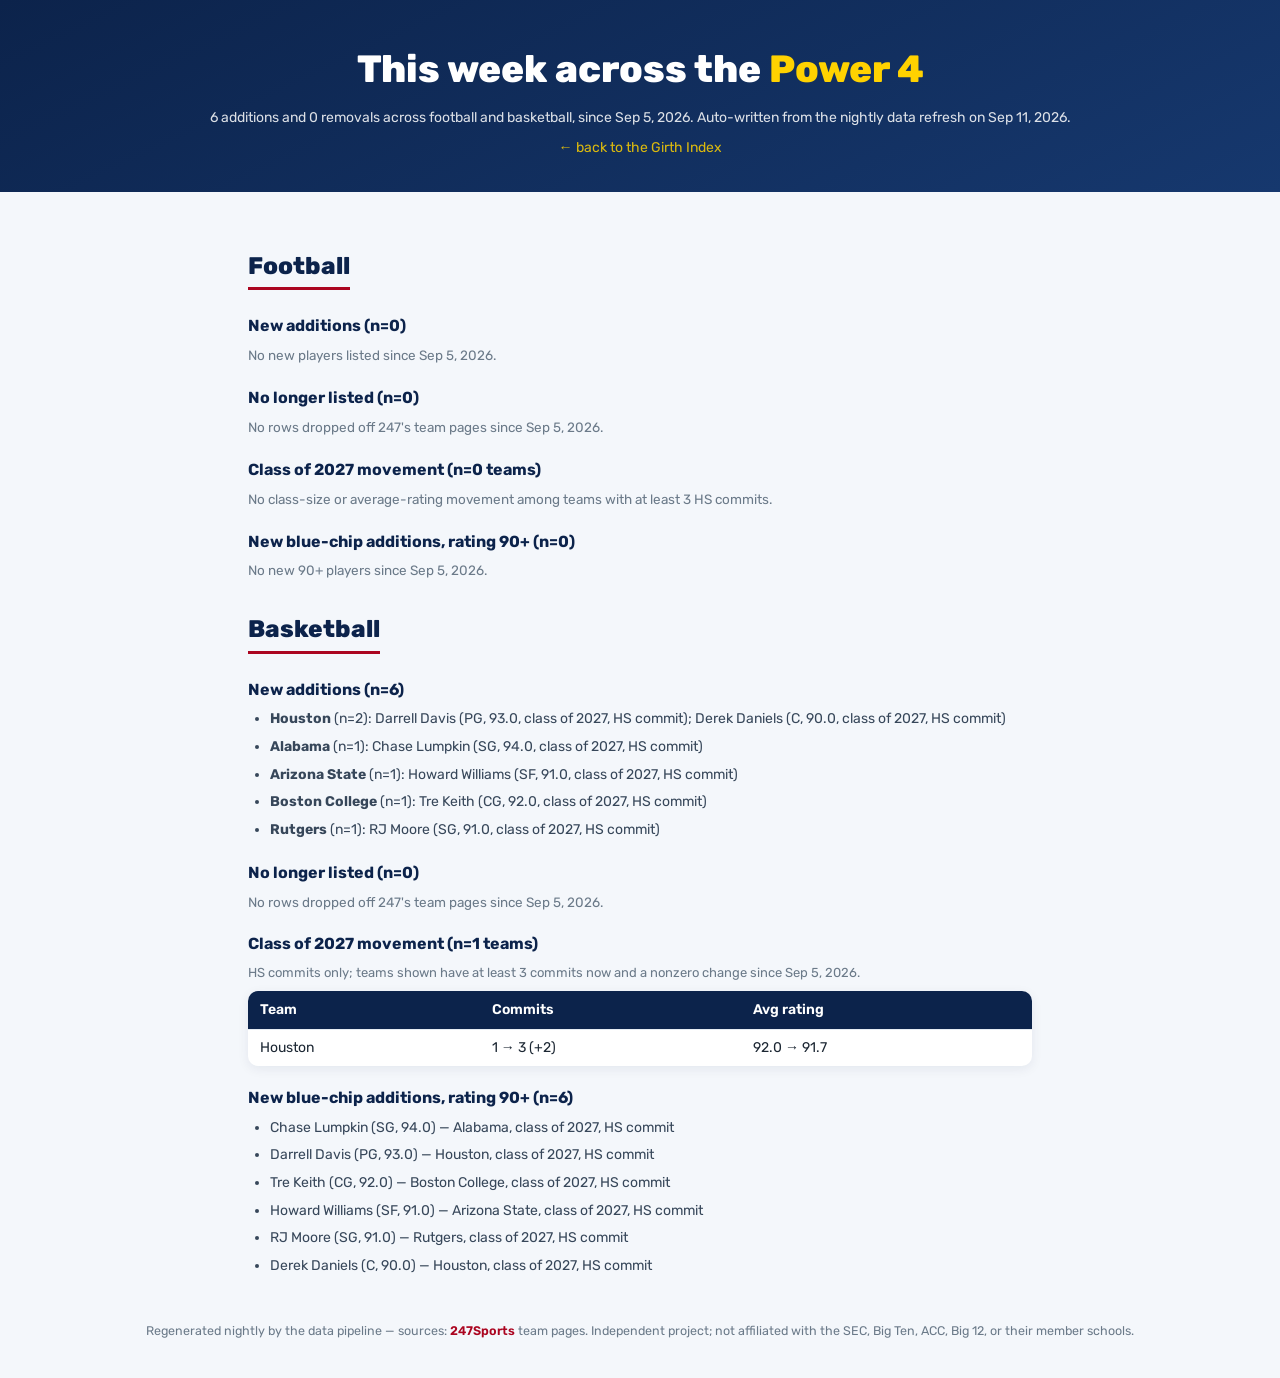
==== docs/brief/index.html @ 653936f9 "Nightly data refresh 2026-09-11 [auto] roster_football: 7664 -> 7665 (+1)  failed/demoted schools ke" ====
<!DOCTYPE html>
<html lang="en">
<head>
  <meta charset="utf-8">
  <meta name="viewport" content="width=device-width, initial-scale=1">
  <title>This week across the Power 4 &mdash; Girth Index brief</title>
  <meta name="description" content="What changed across all 67 Power-4 programs since Sep 5, 2026: new commits, portal additions, and class movement, auto-written from the nightly refresh.">
  <link rel="preconnect" href="https://fonts.googleapis.com">
  <link rel="preconnect" href="https://fonts.gstatic.com" crossorigin>
  <link href="https://fonts.googleapis.com/css2?family=Rubik:wght@400;600;800&display=swap" rel="stylesheet">
  <link rel="icon" href="../assets/ua.png">
  <style>
    :root {
      --navy: #0C234B; --navy2: #16386e; --cardinal: #AB0520;
      --gold: #FFD200; --ink: #1c2733; --muted: #6b7a89;
    }
    * { margin: 0; padding: 0; box-sizing: border-box; }
    body { font-family: 'Rubik', 'Helvetica Neue', sans-serif;
      color: var(--ink); background: #f4f7fb; line-height: 1.55; }
    .hero { background: linear-gradient(155deg, var(--navy) 0%,
      var(--navy2) 100%); color: white; padding: 40px 20px 34px 20px;
      text-align: center; }
    .hero h1 { font-size: clamp(24px, 5vw, 38px); font-weight: 800; }
    .hero h1 span { color: var(--gold); }
    .hero p.win { margin-top: 8px; font-size: 14px; opacity: 0.85; }
    .hero a { color: var(--gold); text-decoration: none; }
    main { max-width: 820px; margin: 0 auto; padding: 30px 18px 10px 18px; }
    h2 { color: var(--navy); font-size: 24px; font-weight: 800;
      margin: 26px 0 4px 0; border-bottom: 3px solid var(--cardinal);
      display: inline-block; padding-bottom: 2px; }
    h3 { color: var(--navy); font-size: 16px; margin: 20px 0 6px 0; }
    ul { margin: 6px 0 6px 22px; }
    li { font-size: 14px; margin-bottom: 6px; color: #37475a; }
    p.note { font-size: 13px; color: var(--muted); margin: 4px 0 8px 0; }
    p.empty { font-size: 13.5px; color: var(--muted); margin: 4px 0; }
    p.coverage { margin: 10px 0; padding: 10px 12px; border-left: 4px solid
      var(--gold); background: #fff8d9; color: #37475a; font-size: 13px; }
    table { border-collapse: collapse; margin: 8px 0; width: 100%;
      background: white; border-radius: 10px; overflow: hidden;
      box-shadow: 0 3px 12px rgba(12,35,75,0.07); font-size: 14px; }
    th { background: var(--navy); color: white; text-align: left;
      padding: 8px 12px; font-weight: 600; }
    td { padding: 7px 12px; border-top: 1px solid #e6ecf3; }
    footer { text-align: center; color: var(--muted); font-size: 12.5px;
      padding: 28px 16px 38px 16px; }
    footer a { color: var(--cardinal); font-weight: 600;
      text-decoration: none; }
  </style>
</head>
<body>
  <div class="hero">
    <h1>This week across the <span>Power 4</span></h1>
    <p class="win">6 additions and 0 removals across football and basketball, since Sep 5, 2026. Auto-written from the nightly data refresh on Sep 11, 2026.</p>
    <p class="win"><a href="../">&larr; back to the Girth Index</a></p>
  </div>
  <main>
<h2>Football</h2>
<h3>New additions (n=0)</h3>
<p class='empty'>No new players listed since Sep 5, 2026.</p>
<h3>No longer listed (n=0)</h3>
<p class='empty'>No rows dropped off 247's team pages since Sep 5, 2026.</p>
<h3>Class of 2027 movement (n=0 teams)</h3>
<p class='empty'>No class-size or average-rating movement among teams with at least 3 HS commits.</p>
<h3>New blue-chip additions, rating 90+ (n=0)</h3>
<p class='empty'>No new 90+ players since Sep 5, 2026.</p>
<h2>Basketball</h2>
<h3>New additions (n=6)</h3>
<ul>
<li><strong>Houston</strong> (n=2): Darrell Davis (PG, 93.0, class of 2027, HS commit); Derek Daniels (C, 90.0, class of 2027, HS commit)</li>
<li><strong>Alabama</strong> (n=1): Chase Lumpkin (SG, 94.0, class of 2027, HS commit)</li>
<li><strong>Arizona State</strong> (n=1): Howard Williams (SF, 91.0, class of 2027, HS commit)</li>
<li><strong>Boston College</strong> (n=1): Tre Keith (CG, 92.0, class of 2027, HS commit)</li>
<li><strong>Rutgers</strong> (n=1): RJ Moore (SG, 91.0, class of 2027, HS commit)</li>
</ul>
<h3>No longer listed (n=0)</h3>
<p class='empty'>No rows dropped off 247's team pages since Sep 5, 2026.</p>
<h3>Class of 2027 movement (n=1 teams)</h3>
<p class='note'>HS commits only; teams shown have at least 3 commits now and a nonzero change since Sep 5, 2026.</p>
<table><tr><th>Team</th><th>Commits</th>
<th>Avg rating</th></tr>
<tr><td>Houston</td><td>1 &rarr; 3 (+2)</td><td>92.0 &rarr; 91.7</td></tr>
</table>
<h3>New blue-chip additions, rating 90+ (n=6)</h3>
<ul>
<li>Chase Lumpkin (SG, 94.0) &mdash; Alabama, class of 2027, HS commit</li>
<li>Darrell Davis (PG, 93.0) &mdash; Houston, class of 2027, HS commit</li>
<li>Tre Keith (CG, 92.0) &mdash; Boston College, class of 2027, HS commit</li>
<li>Howard Williams (SF, 91.0) &mdash; Arizona State, class of 2027, HS commit</li>
<li>RJ Moore (SG, 91.0) &mdash; Rutgers, class of 2027, HS commit</li>
<li>Derek Daniels (C, 90.0) &mdash; Houston, class of 2027, HS commit</li>
</ul>
  </main>
  <footer>
    Regenerated nightly by the data pipeline &mdash; sources: <a href="https://247sports.com/">247Sports</a> team pages. Independent project; not affiliated with the SEC, Big Ten, ACC, Big 12, or their member schools.
  </footer>
</body>
</html>
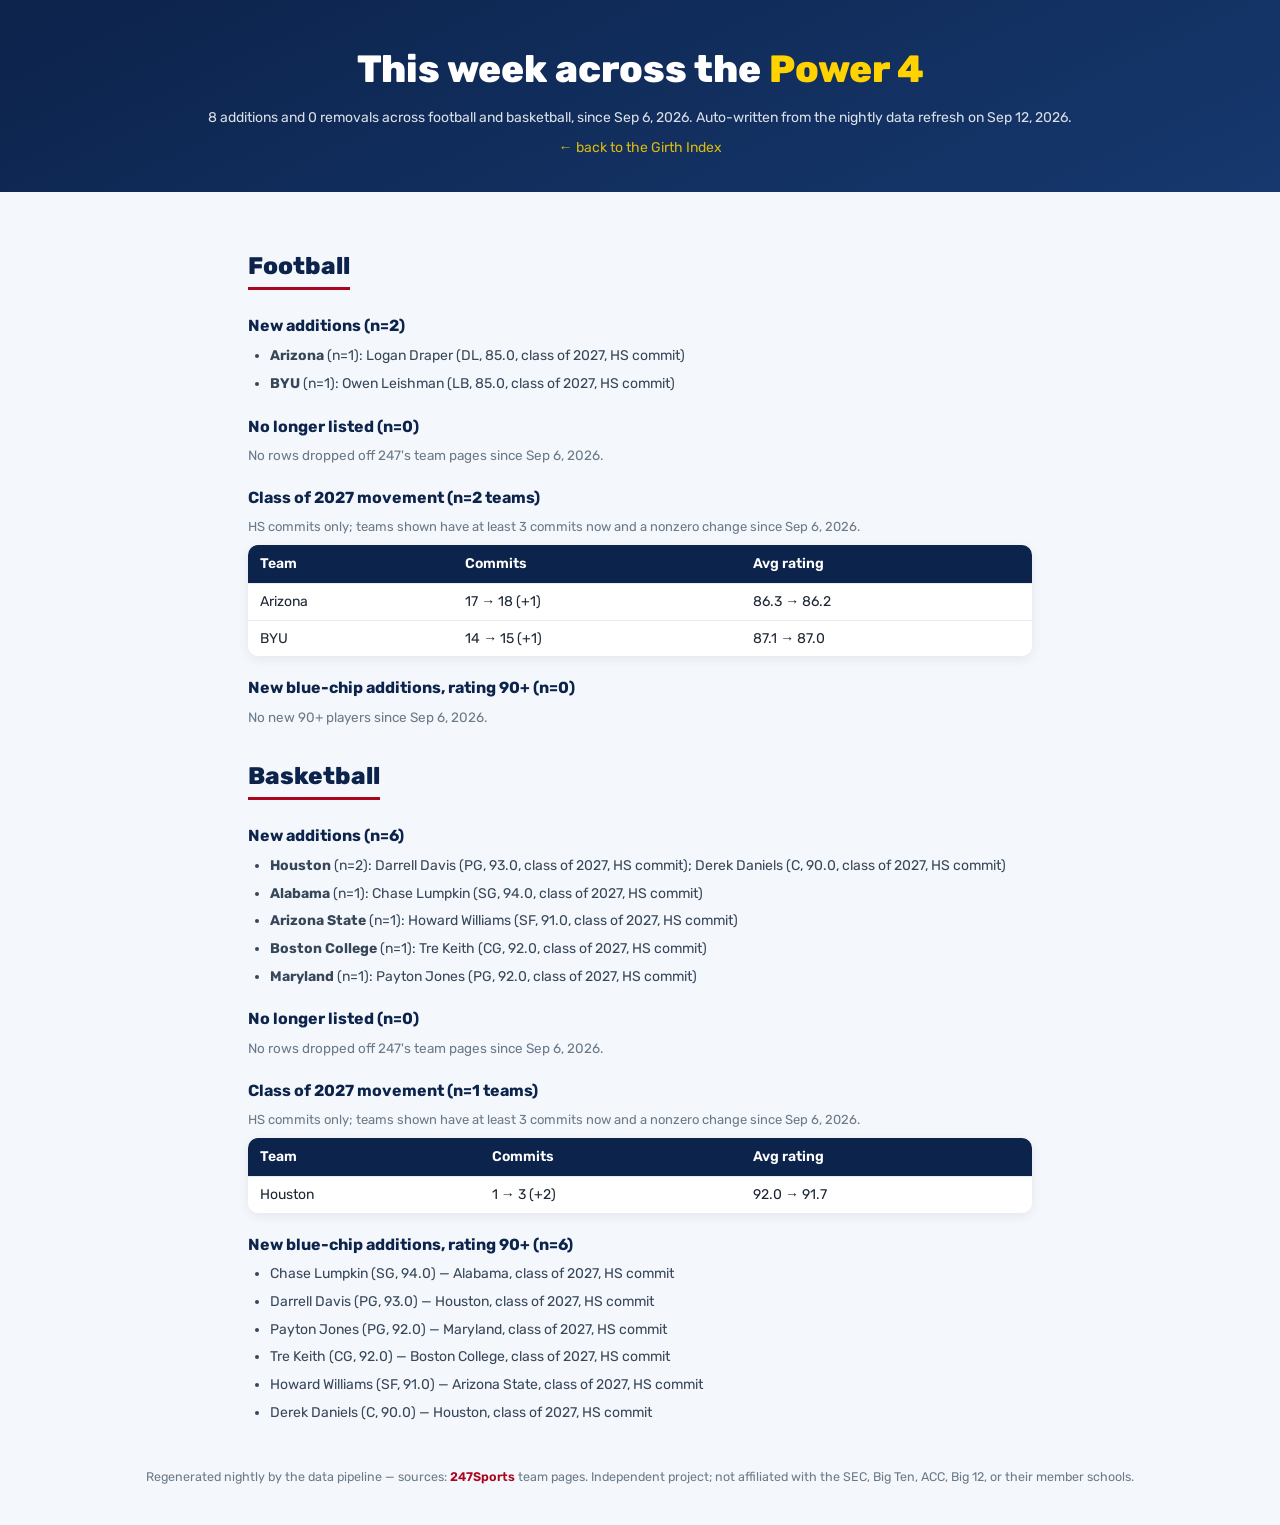
==== commit 9fb45251: "Nightly data refresh 2026-09-12 [auto] recruit_class_football: 22847 -> 22849 (+2)  recruit_class_ba" ====
--- a/docs/brief/index.html
+++ b/docs/brief/index.html
@@ -4,7 +4,7 @@
   <meta charset="utf-8">
   <meta name="viewport" content="width=device-width, initial-scale=1">
   <title>This week across the Power 4 &mdash; Girth Index brief</title>
-  <meta name="description" content="What changed across all 67 Power-4 programs since Sep 5, 2026: new commits, portal additions, and class movement, auto-written from the nightly refresh.">
+  <meta name="description" content="What changed across all 67 Power-4 programs since Sep 6, 2026: new commits, portal additions, and class movement, auto-written from the nightly refresh.">
   <link rel="preconnect" href="https://fonts.googleapis.com">
   <link rel="preconnect" href="https://fonts.gstatic.com" crossorigin>
   <link href="https://fonts.googleapis.com/css2?family=Rubik:wght@400;600;800&display=swap" rel="stylesheet">
@@ -50,19 +50,27 @@
 <body>
   <div class="hero">
     <h1>This week across the <span>Power 4</span></h1>
-    <p class="win">6 additions and 0 removals across football and basketball, since Sep 5, 2026. Auto-written from the nightly data refresh on Sep 11, 2026.</p>
+    <p class="win">8 additions and 0 removals across football and basketball, since Sep 6, 2026. Auto-written from the nightly data refresh on Sep 12, 2026.</p>
     <p class="win"><a href="../">&larr; back to the Girth Index</a></p>
   </div>
   <main>
 <h2>Football</h2>
-<h3>New additions (n=0)</h3>
-<p class='empty'>No new players listed since Sep 5, 2026.</p>
+<h3>New additions (n=2)</h3>
+<ul>
+<li><strong>Arizona</strong> (n=1): Logan Draper (DL, 85.0, class of 2027, HS commit)</li>
+<li><strong>BYU</strong> (n=1): Owen Leishman (LB, 85.0, class of 2027, HS commit)</li>
+</ul>
 <h3>No longer listed (n=0)</h3>
-<p class='empty'>No rows dropped off 247's team pages since Sep 5, 2026.</p>
-<h3>Class of 2027 movement (n=0 teams)</h3>
-<p class='empty'>No class-size or average-rating movement among teams with at least 3 HS commits.</p>
+<p class='empty'>No rows dropped off 247's team pages since Sep 6, 2026.</p>
+<h3>Class of 2027 movement (n=2 teams)</h3>
+<p class='note'>HS commits only; teams shown have at least 3 commits now and a nonzero change since Sep 6, 2026.</p>
+<table><tr><th>Team</th><th>Commits</th>
+<th>Avg rating</th></tr>
+<tr><td>Arizona</td><td>17 &rarr; 18 (+1)</td><td>86.3 &rarr; 86.2</td></tr>
+<tr><td>BYU</td><td>14 &rarr; 15 (+1)</td><td>87.1 &rarr; 87.0</td></tr>
+</table>
 <h3>New blue-chip additions, rating 90+ (n=0)</h3>
-<p class='empty'>No new 90+ players since Sep 5, 2026.</p>
+<p class='empty'>No new 90+ players since Sep 6, 2026.</p>
 <h2>Basketball</h2>
 <h3>New additions (n=6)</h3>
 <ul>
@@ -70,12 +78,12 @@
 <li><strong>Alabama</strong> (n=1): Chase Lumpkin (SG, 94.0, class of 2027, HS commit)</li>
 <li><strong>Arizona State</strong> (n=1): Howard Williams (SF, 91.0, class of 2027, HS commit)</li>
 <li><strong>Boston College</strong> (n=1): Tre Keith (CG, 92.0, class of 2027, HS commit)</li>
-<li><strong>Rutgers</strong> (n=1): RJ Moore (SG, 91.0, class of 2027, HS commit)</li>
+<li><strong>Maryland</strong> (n=1): Payton Jones (PG, 92.0, class of 2027, HS commit)</li>
 </ul>
 <h3>No longer listed (n=0)</h3>
-<p class='empty'>No rows dropped off 247's team pages since Sep 5, 2026.</p>
+<p class='empty'>No rows dropped off 247's team pages since Sep 6, 2026.</p>
 <h3>Class of 2027 movement (n=1 teams)</h3>
-<p class='note'>HS commits only; teams shown have at least 3 commits now and a nonzero change since Sep 5, 2026.</p>
+<p class='note'>HS commits only; teams shown have at least 3 commits now and a nonzero change since Sep 6, 2026.</p>
 <table><tr><th>Team</th><th>Commits</th>
 <th>Avg rating</th></tr>
 <tr><td>Houston</td><td>1 &rarr; 3 (+2)</td><td>92.0 &rarr; 91.7</td></tr>
@@ -84,9 +92,9 @@
 <ul>
 <li>Chase Lumpkin (SG, 94.0) &mdash; Alabama, class of 2027, HS commit</li>
 <li>Darrell Davis (PG, 93.0) &mdash; Houston, class of 2027, HS commit</li>
+<li>Payton Jones (PG, 92.0) &mdash; Maryland, class of 2027, HS commit</li>
 <li>Tre Keith (CG, 92.0) &mdash; Boston College, class of 2027, HS commit</li>
 <li>Howard Williams (SF, 91.0) &mdash; Arizona State, class of 2027, HS commit</li>
-<li>RJ Moore (SG, 91.0) &mdash; Rutgers, class of 2027, HS commit</li>
 <li>Derek Daniels (C, 90.0) &mdash; Houston, class of 2027, HS commit</li>
 </ul>
   </main>
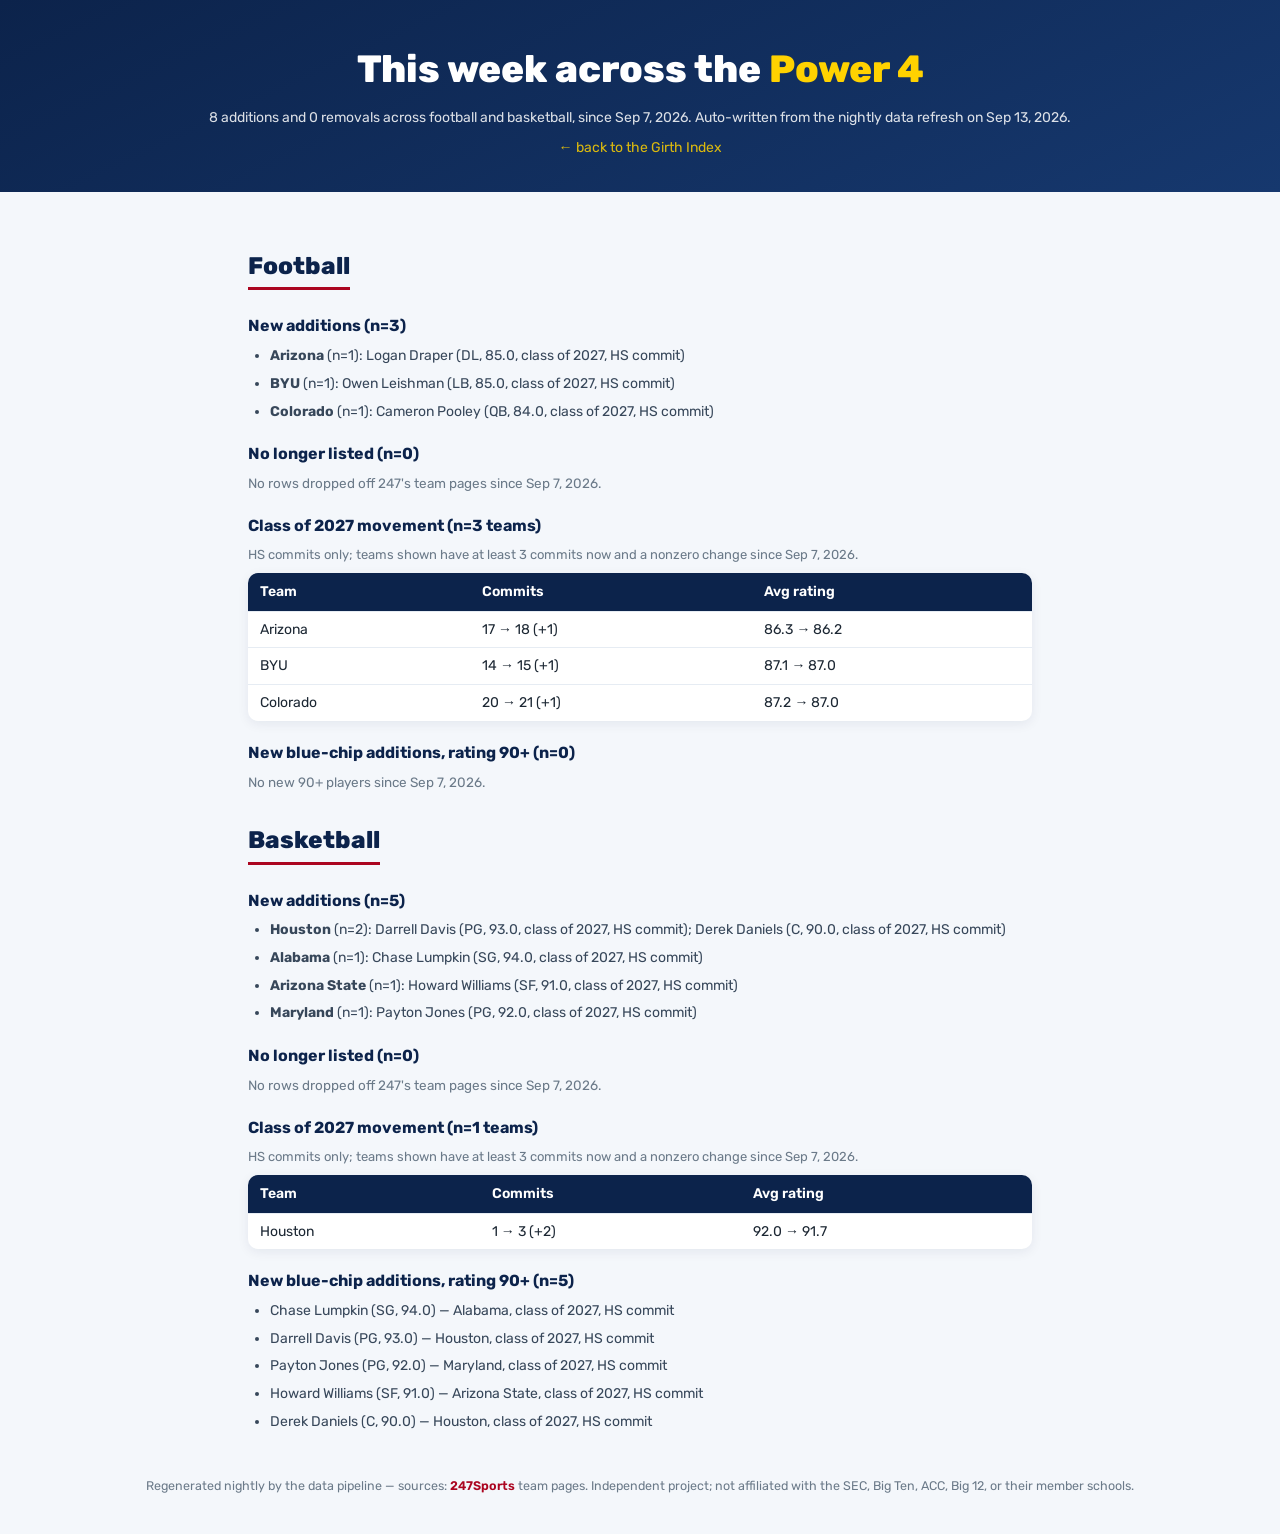
==== commit 2749b33e: "Nightly data refresh 2026-09-13 [auto] recruit_class_football: 22849 -> 22850 (+1)  roster_football:" ====
--- a/docs/brief/index.html
+++ b/docs/brief/index.html
@@ -4,7 +4,7 @@
   <meta charset="utf-8">
   <meta name="viewport" content="width=device-width, initial-scale=1">
   <title>This week across the Power 4 &mdash; Girth Index brief</title>
-  <meta name="description" content="What changed across all 67 Power-4 programs since Sep 6, 2026: new commits, portal additions, and class movement, auto-written from the nightly refresh.">
+  <meta name="description" content="What changed across all 67 Power-4 programs since Sep 7, 2026: new commits, portal additions, and class movement, auto-written from the nightly refresh.">
   <link rel="preconnect" href="https://fonts.googleapis.com">
   <link rel="preconnect" href="https://fonts.gstatic.com" crossorigin>
   <link href="https://fonts.googleapis.com/css2?family=Rubik:wght@400;600;800&display=swap" rel="stylesheet">
@@ -50,50 +50,50 @@
 <body>
   <div class="hero">
     <h1>This week across the <span>Power 4</span></h1>
-    <p class="win">8 additions and 0 removals across football and basketball, since Sep 6, 2026. Auto-written from the nightly data refresh on Sep 12, 2026.</p>
+    <p class="win">8 additions and 0 removals across football and basketball, since Sep 7, 2026. Auto-written from the nightly data refresh on Sep 13, 2026.</p>
     <p class="win"><a href="../">&larr; back to the Girth Index</a></p>
   </div>
   <main>
 <h2>Football</h2>
-<h3>New additions (n=2)</h3>
+<h3>New additions (n=3)</h3>
 <ul>
 <li><strong>Arizona</strong> (n=1): Logan Draper (DL, 85.0, class of 2027, HS commit)</li>
 <li><strong>BYU</strong> (n=1): Owen Leishman (LB, 85.0, class of 2027, HS commit)</li>
+<li><strong>Colorado</strong> (n=1): Cameron Pooley (QB, 84.0, class of 2027, HS commit)</li>
 </ul>
 <h3>No longer listed (n=0)</h3>
-<p class='empty'>No rows dropped off 247's team pages since Sep 6, 2026.</p>
-<h3>Class of 2027 movement (n=2 teams)</h3>
-<p class='note'>HS commits only; teams shown have at least 3 commits now and a nonzero change since Sep 6, 2026.</p>
+<p class='empty'>No rows dropped off 247's team pages since Sep 7, 2026.</p>
+<h3>Class of 2027 movement (n=3 teams)</h3>
+<p class='note'>HS commits only; teams shown have at least 3 commits now and a nonzero change since Sep 7, 2026.</p>
 <table><tr><th>Team</th><th>Commits</th>
 <th>Avg rating</th></tr>
 <tr><td>Arizona</td><td>17 &rarr; 18 (+1)</td><td>86.3 &rarr; 86.2</td></tr>
 <tr><td>BYU</td><td>14 &rarr; 15 (+1)</td><td>87.1 &rarr; 87.0</td></tr>
+<tr><td>Colorado</td><td>20 &rarr; 21 (+1)</td><td>87.2 &rarr; 87.0</td></tr>
 </table>
 <h3>New blue-chip additions, rating 90+ (n=0)</h3>
-<p class='empty'>No new 90+ players since Sep 6, 2026.</p>
+<p class='empty'>No new 90+ players since Sep 7, 2026.</p>
 <h2>Basketball</h2>
-<h3>New additions (n=6)</h3>
+<h3>New additions (n=5)</h3>
 <ul>
 <li><strong>Houston</strong> (n=2): Darrell Davis (PG, 93.0, class of 2027, HS commit); Derek Daniels (C, 90.0, class of 2027, HS commit)</li>
 <li><strong>Alabama</strong> (n=1): Chase Lumpkin (SG, 94.0, class of 2027, HS commit)</li>
 <li><strong>Arizona State</strong> (n=1): Howard Williams (SF, 91.0, class of 2027, HS commit)</li>
-<li><strong>Boston College</strong> (n=1): Tre Keith (CG, 92.0, class of 2027, HS commit)</li>
 <li><strong>Maryland</strong> (n=1): Payton Jones (PG, 92.0, class of 2027, HS commit)</li>
 </ul>
 <h3>No longer listed (n=0)</h3>
-<p class='empty'>No rows dropped off 247's team pages since Sep 6, 2026.</p>
+<p class='empty'>No rows dropped off 247's team pages since Sep 7, 2026.</p>
 <h3>Class of 2027 movement (n=1 teams)</h3>
-<p class='note'>HS commits only; teams shown have at least 3 commits now and a nonzero change since Sep 6, 2026.</p>
+<p class='note'>HS commits only; teams shown have at least 3 commits now and a nonzero change since Sep 7, 2026.</p>
 <table><tr><th>Team</th><th>Commits</th>
 <th>Avg rating</th></tr>
 <tr><td>Houston</td><td>1 &rarr; 3 (+2)</td><td>92.0 &rarr; 91.7</td></tr>
 </table>
-<h3>New blue-chip additions, rating 90+ (n=6)</h3>
+<h3>New blue-chip additions, rating 90+ (n=5)</h3>
 <ul>
 <li>Chase Lumpkin (SG, 94.0) &mdash; Alabama, class of 2027, HS commit</li>
 <li>Darrell Davis (PG, 93.0) &mdash; Houston, class of 2027, HS commit</li>
 <li>Payton Jones (PG, 92.0) &mdash; Maryland, class of 2027, HS commit</li>
-<li>Tre Keith (CG, 92.0) &mdash; Boston College, class of 2027, HS commit</li>
 <li>Howard Williams (SF, 91.0) &mdash; Arizona State, class of 2027, HS commit</li>
 <li>Derek Daniels (C, 90.0) &mdash; Houston, class of 2027, HS commit</li>
 </ul>
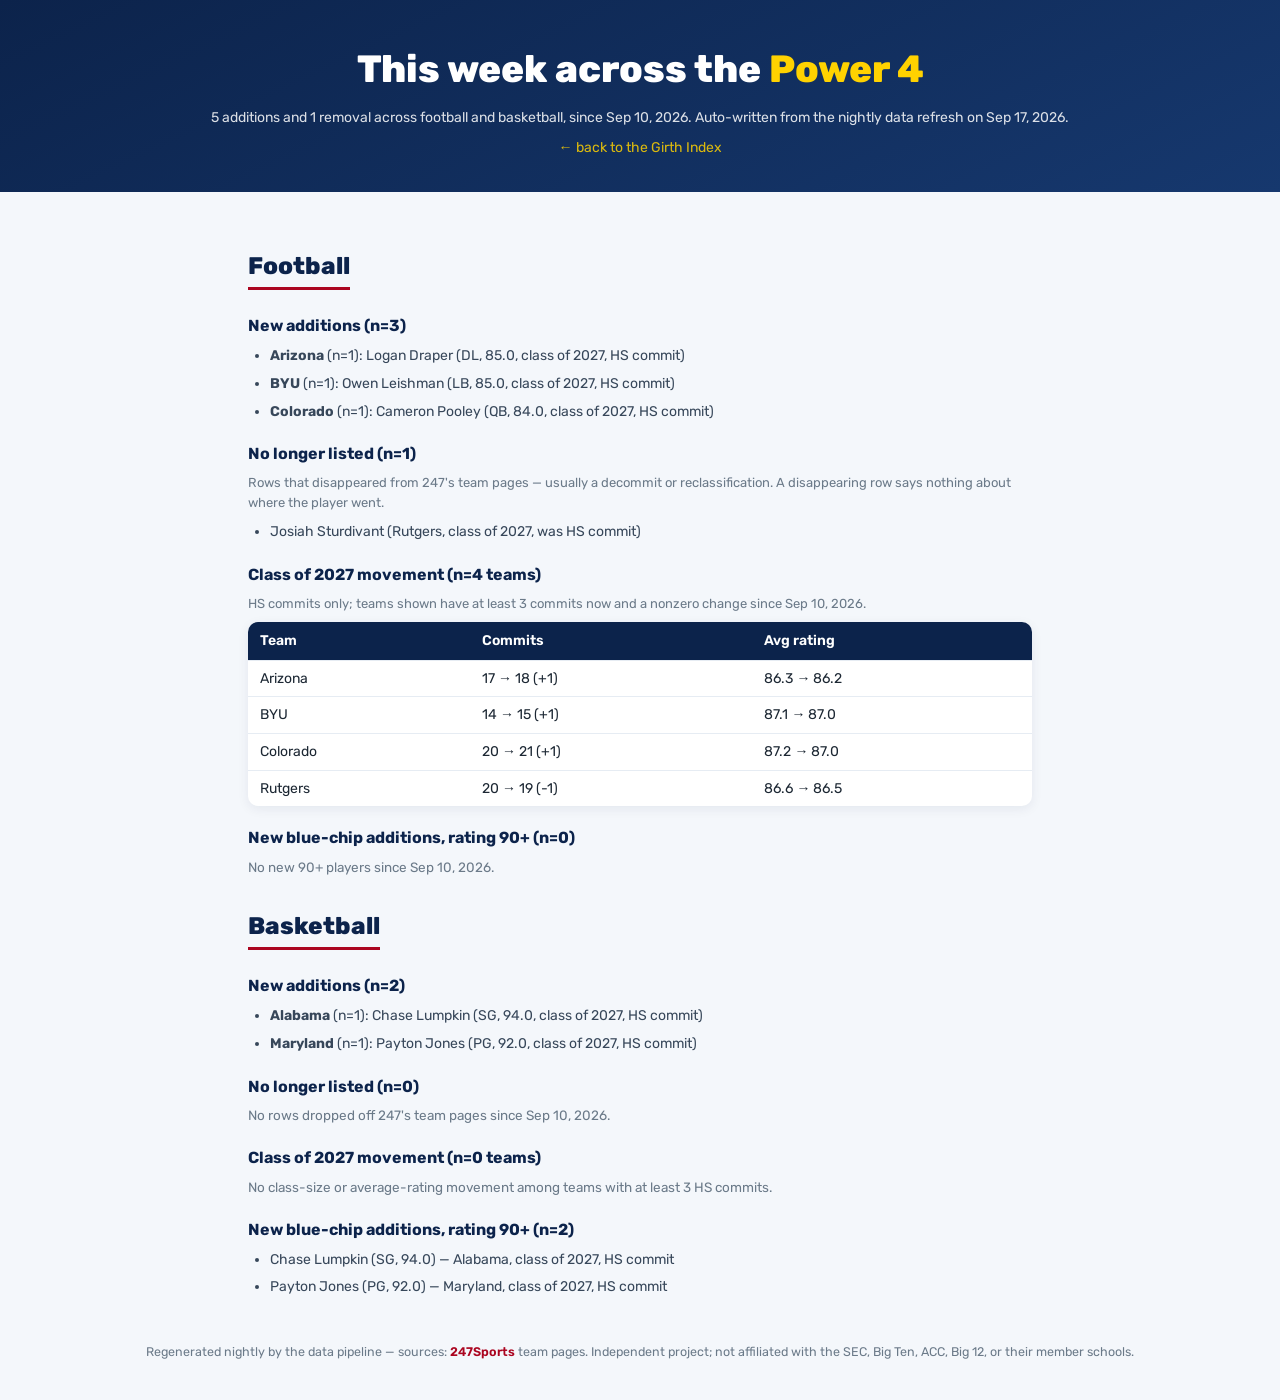
==== commit 3b01e83d: "Nightly data refresh 2026-09-17 [auto] recruit_class_football: 22850 -> 22849 (-1)  roster_football:" ====
--- a/docs/brief/index.html
+++ b/docs/brief/index.html
@@ -4,7 +4,7 @@
   <meta charset="utf-8">
   <meta name="viewport" content="width=device-width, initial-scale=1">
   <title>This week across the Power 4 &mdash; Girth Index brief</title>
-  <meta name="description" content="What changed across all 67 Power-4 programs since Sep 7, 2026: new commits, portal additions, and class movement, auto-written from the nightly refresh.">
+  <meta name="description" content="What changed across all 67 Power-4 programs since Sep 10, 2026: new commits, portal additions, and class movement, auto-written from the nightly refresh.">
   <link rel="preconnect" href="https://fonts.googleapis.com">
   <link rel="preconnect" href="https://fonts.gstatic.com" crossorigin>
   <link href="https://fonts.googleapis.com/css2?family=Rubik:wght@400;600;800&display=swap" rel="stylesheet">
@@ -50,7 +50,7 @@
 <body>
   <div class="hero">
     <h1>This week across the <span>Power 4</span></h1>
-    <p class="win">8 additions and 0 removals across football and basketball, since Sep 7, 2026. Auto-written from the nightly data refresh on Sep 13, 2026.</p>
+    <p class="win">5 additions and 1 removal across football and basketball, since Sep 10, 2026. Auto-written from the nightly data refresh on Sep 17, 2026.</p>
     <p class="win"><a href="../">&larr; back to the Girth Index</a></p>
   </div>
   <main>
@@ -61,41 +61,36 @@
 <li><strong>BYU</strong> (n=1): Owen Leishman (LB, 85.0, class of 2027, HS commit)</li>
 <li><strong>Colorado</strong> (n=1): Cameron Pooley (QB, 84.0, class of 2027, HS commit)</li>
 </ul>
-<h3>No longer listed (n=0)</h3>
-<p class='empty'>No rows dropped off 247's team pages since Sep 7, 2026.</p>
-<h3>Class of 2027 movement (n=3 teams)</h3>
-<p class='note'>HS commits only; teams shown have at least 3 commits now and a nonzero change since Sep 7, 2026.</p>
+<h3>No longer listed (n=1)</h3>
+<p class='note'>Rows that disappeared from 247's team pages &mdash; usually a decommit or reclassification. A disappearing row says nothing about where the player went.</p>
+<ul>
+<li>Josiah Sturdivant (Rutgers, class of 2027, was HS commit)</li>
+</ul>
+<h3>Class of 2027 movement (n=4 teams)</h3>
+<p class='note'>HS commits only; teams shown have at least 3 commits now and a nonzero change since Sep 10, 2026.</p>
 <table><tr><th>Team</th><th>Commits</th>
 <th>Avg rating</th></tr>
 <tr><td>Arizona</td><td>17 &rarr; 18 (+1)</td><td>86.3 &rarr; 86.2</td></tr>
 <tr><td>BYU</td><td>14 &rarr; 15 (+1)</td><td>87.1 &rarr; 87.0</td></tr>
 <tr><td>Colorado</td><td>20 &rarr; 21 (+1)</td><td>87.2 &rarr; 87.0</td></tr>
+<tr><td>Rutgers</td><td>20 &rarr; 19 (-1)</td><td>86.6 &rarr; 86.5</td></tr>
 </table>
 <h3>New blue-chip additions, rating 90+ (n=0)</h3>
-<p class='empty'>No new 90+ players since Sep 7, 2026.</p>
+<p class='empty'>No new 90+ players since Sep 10, 2026.</p>
 <h2>Basketball</h2>
-<h3>New additions (n=5)</h3>
+<h3>New additions (n=2)</h3>
 <ul>
-<li><strong>Houston</strong> (n=2): Darrell Davis (PG, 93.0, class of 2027, HS commit); Derek Daniels (C, 90.0, class of 2027, HS commit)</li>
 <li><strong>Alabama</strong> (n=1): Chase Lumpkin (SG, 94.0, class of 2027, HS commit)</li>
-<li><strong>Arizona State</strong> (n=1): Howard Williams (SF, 91.0, class of 2027, HS commit)</li>
 <li><strong>Maryland</strong> (n=1): Payton Jones (PG, 92.0, class of 2027, HS commit)</li>
 </ul>
 <h3>No longer listed (n=0)</h3>
-<p class='empty'>No rows dropped off 247's team pages since Sep 7, 2026.</p>
-<h3>Class of 2027 movement (n=1 teams)</h3>
-<p class='note'>HS commits only; teams shown have at least 3 commits now and a nonzero change since Sep 7, 2026.</p>
-<table><tr><th>Team</th><th>Commits</th>
-<th>Avg rating</th></tr>
-<tr><td>Houston</td><td>1 &rarr; 3 (+2)</td><td>92.0 &rarr; 91.7</td></tr>
-</table>
-<h3>New blue-chip additions, rating 90+ (n=5)</h3>
+<p class='empty'>No rows dropped off 247's team pages since Sep 10, 2026.</p>
+<h3>Class of 2027 movement (n=0 teams)</h3>
+<p class='empty'>No class-size or average-rating movement among teams with at least 3 HS commits.</p>
+<h3>New blue-chip additions, rating 90+ (n=2)</h3>
 <ul>
 <li>Chase Lumpkin (SG, 94.0) &mdash; Alabama, class of 2027, HS commit</li>
-<li>Darrell Davis (PG, 93.0) &mdash; Houston, class of 2027, HS commit</li>
 <li>Payton Jones (PG, 92.0) &mdash; Maryland, class of 2027, HS commit</li>
-<li>Howard Williams (SF, 91.0) &mdash; Arizona State, class of 2027, HS commit</li>
-<li>Derek Daniels (C, 90.0) &mdash; Houston, class of 2027, HS commit</li>
 </ul>
   </main>
   <footer>
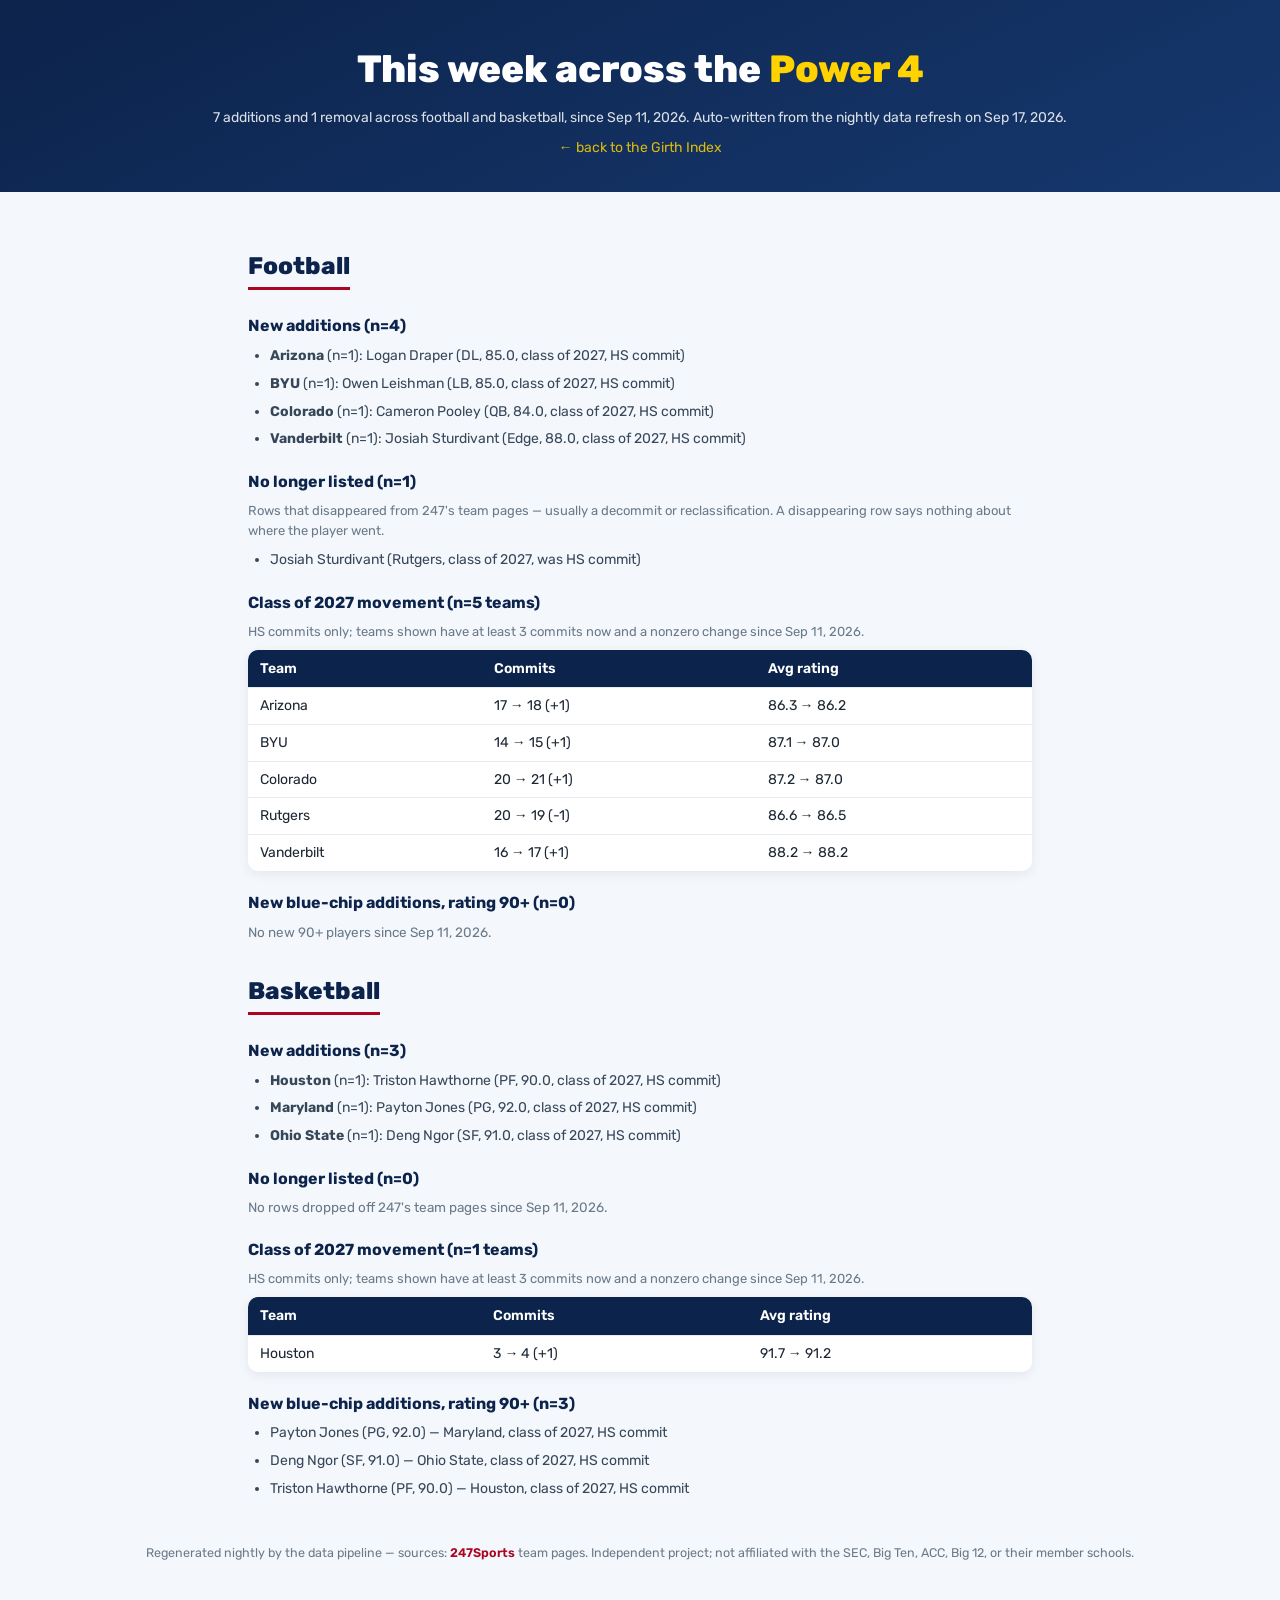
==== commit e6a59716: "Nightly data refresh 2026-09-17 [auto] recruit_class_football: 22849 -> 22850 (+1)  recruit_class_ba" ====
--- a/docs/brief/index.html
+++ b/docs/brief/index.html
@@ -4,7 +4,7 @@
   <meta charset="utf-8">
   <meta name="viewport" content="width=device-width, initial-scale=1">
   <title>This week across the Power 4 &mdash; Girth Index brief</title>
-  <meta name="description" content="What changed across all 67 Power-4 programs since Sep 10, 2026: new commits, portal additions, and class movement, auto-written from the nightly refresh.">
+  <meta name="description" content="What changed across all 67 Power-4 programs since Sep 11, 2026: new commits, portal additions, and class movement, auto-written from the nightly refresh.">
   <link rel="preconnect" href="https://fonts.googleapis.com">
   <link rel="preconnect" href="https://fonts.gstatic.com" crossorigin>
   <link href="https://fonts.googleapis.com/css2?family=Rubik:wght@400;600;800&display=swap" rel="stylesheet">
@@ -50,47 +50,55 @@
 <body>
   <div class="hero">
     <h1>This week across the <span>Power 4</span></h1>
-    <p class="win">5 additions and 1 removal across football and basketball, since Sep 10, 2026. Auto-written from the nightly data refresh on Sep 17, 2026.</p>
+    <p class="win">7 additions and 1 removal across football and basketball, since Sep 11, 2026. Auto-written from the nightly data refresh on Sep 17, 2026.</p>
     <p class="win"><a href="../">&larr; back to the Girth Index</a></p>
   </div>
   <main>
 <h2>Football</h2>
-<h3>New additions (n=3)</h3>
+<h3>New additions (n=4)</h3>
 <ul>
 <li><strong>Arizona</strong> (n=1): Logan Draper (DL, 85.0, class of 2027, HS commit)</li>
 <li><strong>BYU</strong> (n=1): Owen Leishman (LB, 85.0, class of 2027, HS commit)</li>
 <li><strong>Colorado</strong> (n=1): Cameron Pooley (QB, 84.0, class of 2027, HS commit)</li>
+<li><strong>Vanderbilt</strong> (n=1): Josiah Sturdivant (Edge, 88.0, class of 2027, HS commit)</li>
 </ul>
 <h3>No longer listed (n=1)</h3>
 <p class='note'>Rows that disappeared from 247's team pages &mdash; usually a decommit or reclassification. A disappearing row says nothing about where the player went.</p>
 <ul>
 <li>Josiah Sturdivant (Rutgers, class of 2027, was HS commit)</li>
 </ul>
-<h3>Class of 2027 movement (n=4 teams)</h3>
-<p class='note'>HS commits only; teams shown have at least 3 commits now and a nonzero change since Sep 10, 2026.</p>
+<h3>Class of 2027 movement (n=5 teams)</h3>
+<p class='note'>HS commits only; teams shown have at least 3 commits now and a nonzero change since Sep 11, 2026.</p>
 <table><tr><th>Team</th><th>Commits</th>
 <th>Avg rating</th></tr>
 <tr><td>Arizona</td><td>17 &rarr; 18 (+1)</td><td>86.3 &rarr; 86.2</td></tr>
 <tr><td>BYU</td><td>14 &rarr; 15 (+1)</td><td>87.1 &rarr; 87.0</td></tr>
 <tr><td>Colorado</td><td>20 &rarr; 21 (+1)</td><td>87.2 &rarr; 87.0</td></tr>
 <tr><td>Rutgers</td><td>20 &rarr; 19 (-1)</td><td>86.6 &rarr; 86.5</td></tr>
+<tr><td>Vanderbilt</td><td>16 &rarr; 17 (+1)</td><td>88.2 &rarr; 88.2</td></tr>
 </table>
 <h3>New blue-chip additions, rating 90+ (n=0)</h3>
-<p class='empty'>No new 90+ players since Sep 10, 2026.</p>
+<p class='empty'>No new 90+ players since Sep 11, 2026.</p>
 <h2>Basketball</h2>
-<h3>New additions (n=2)</h3>
+<h3>New additions (n=3)</h3>
 <ul>
-<li><strong>Alabama</strong> (n=1): Chase Lumpkin (SG, 94.0, class of 2027, HS commit)</li>
+<li><strong>Houston</strong> (n=1): Triston Hawthorne (PF, 90.0, class of 2027, HS commit)</li>
 <li><strong>Maryland</strong> (n=1): Payton Jones (PG, 92.0, class of 2027, HS commit)</li>
+<li><strong>Ohio State</strong> (n=1): Deng Ngor (SF, 91.0, class of 2027, HS commit)</li>
 </ul>
 <h3>No longer listed (n=0)</h3>
-<p class='empty'>No rows dropped off 247's team pages since Sep 10, 2026.</p>
-<h3>Class of 2027 movement (n=0 teams)</h3>
-<p class='empty'>No class-size or average-rating movement among teams with at least 3 HS commits.</p>
-<h3>New blue-chip additions, rating 90+ (n=2)</h3>
+<p class='empty'>No rows dropped off 247's team pages since Sep 11, 2026.</p>
+<h3>Class of 2027 movement (n=1 teams)</h3>
+<p class='note'>HS commits only; teams shown have at least 3 commits now and a nonzero change since Sep 11, 2026.</p>
+<table><tr><th>Team</th><th>Commits</th>
+<th>Avg rating</th></tr>
+<tr><td>Houston</td><td>3 &rarr; 4 (+1)</td><td>91.7 &rarr; 91.2</td></tr>
+</table>
+<h3>New blue-chip additions, rating 90+ (n=3)</h3>
 <ul>
-<li>Chase Lumpkin (SG, 94.0) &mdash; Alabama, class of 2027, HS commit</li>
 <li>Payton Jones (PG, 92.0) &mdash; Maryland, class of 2027, HS commit</li>
+<li>Deng Ngor (SF, 91.0) &mdash; Ohio State, class of 2027, HS commit</li>
+<li>Triston Hawthorne (PF, 90.0) &mdash; Houston, class of 2027, HS commit</li>
 </ul>
   </main>
   <footer>
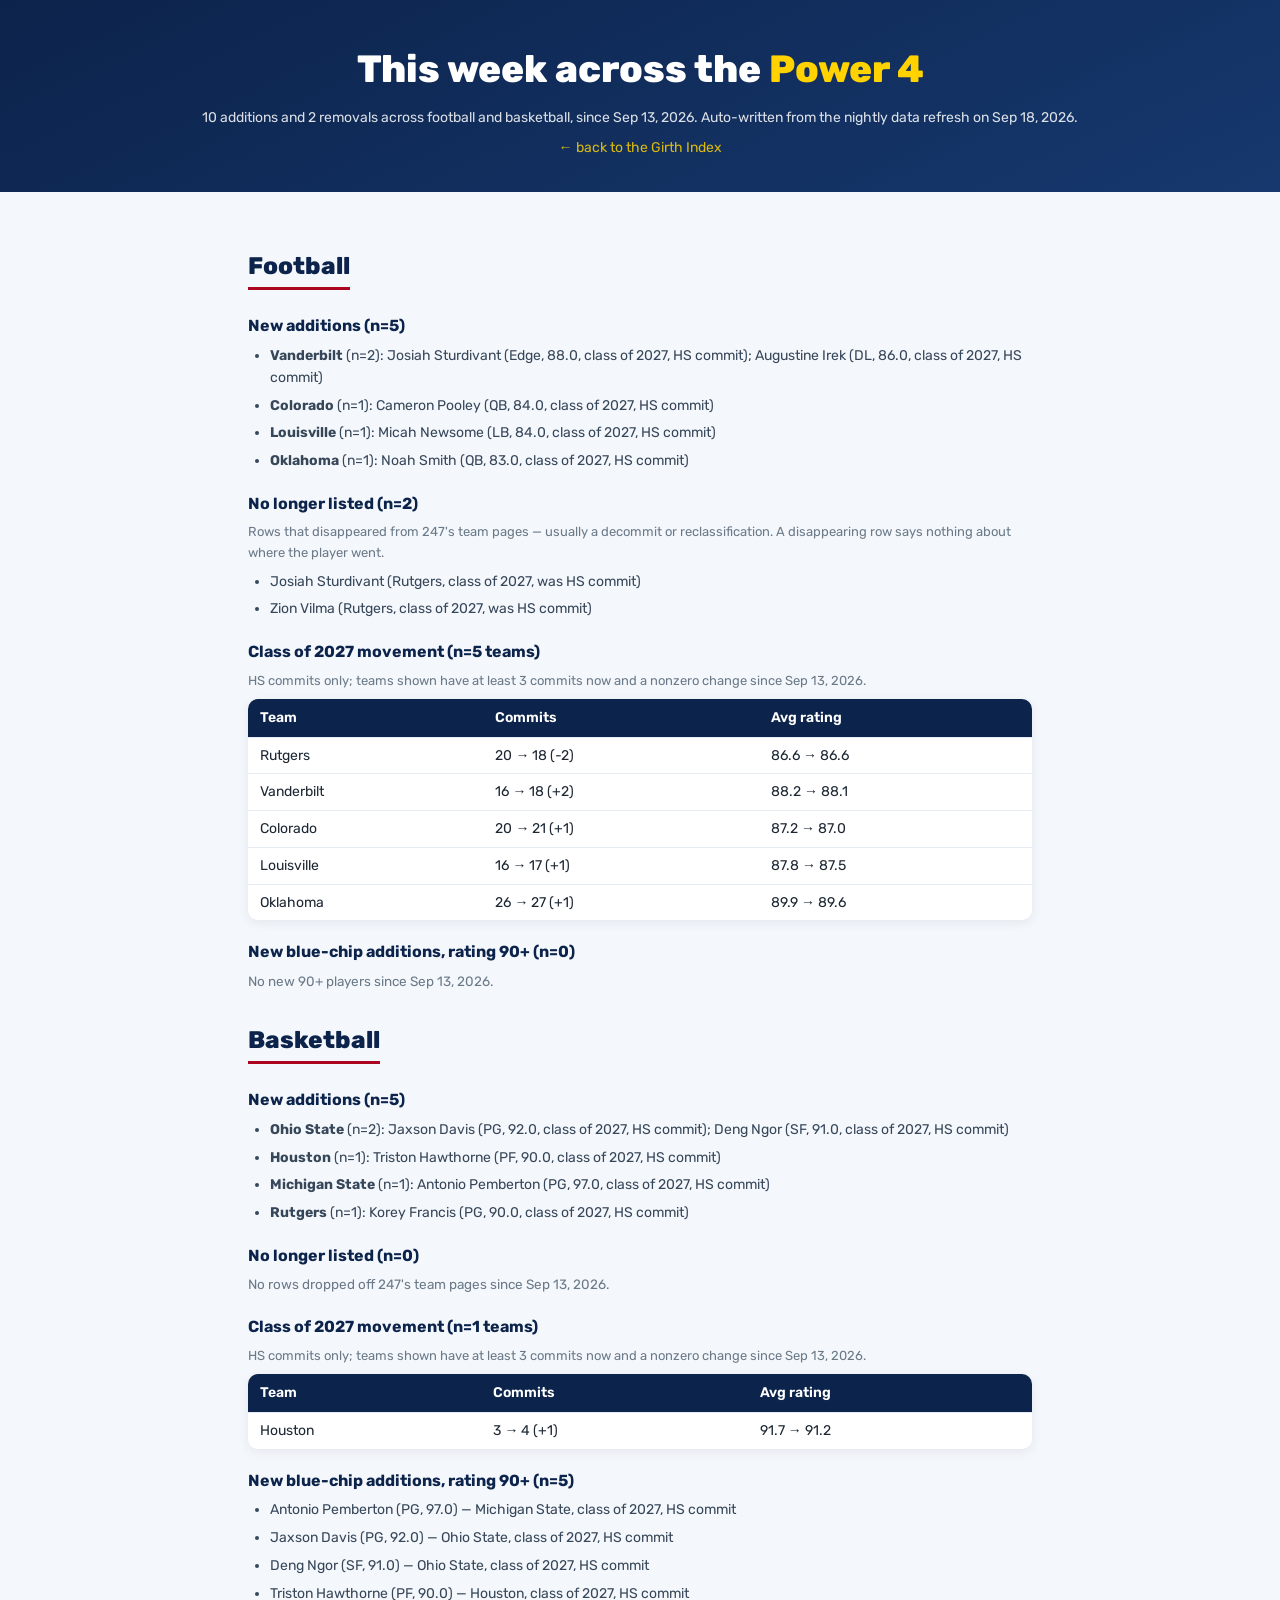
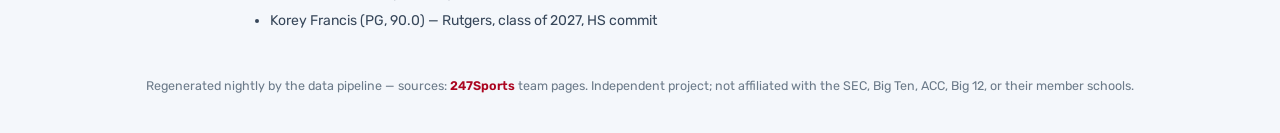
==== commit ceeb0ca1: "Nightly data refresh 2026-09-18 [auto] recruit_class_football: 22850 -> 22852 (+2)  recruit_class_ba" ====
--- a/docs/brief/index.html
+++ b/docs/brief/index.html
@@ -4,7 +4,7 @@
   <meta charset="utf-8">
   <meta name="viewport" content="width=device-width, initial-scale=1">
   <title>This week across the Power 4 &mdash; Girth Index brief</title>
-  <meta name="description" content="What changed across all 67 Power-4 programs since Sep 11, 2026: new commits, portal additions, and class movement, auto-written from the nightly refresh.">
+  <meta name="description" content="What changed across all 67 Power-4 programs since Sep 13, 2026: new commits, portal additions, and class movement, auto-written from the nightly refresh.">
   <link rel="preconnect" href="https://fonts.googleapis.com">
   <link rel="preconnect" href="https://fonts.gstatic.com" crossorigin>
   <link href="https://fonts.googleapis.com/css2?family=Rubik:wght@400;600;800&display=swap" rel="stylesheet">
@@ -50,55 +50,59 @@
 <body>
   <div class="hero">
     <h1>This week across the <span>Power 4</span></h1>
-    <p class="win">7 additions and 1 removal across football and basketball, since Sep 11, 2026. Auto-written from the nightly data refresh on Sep 17, 2026.</p>
+    <p class="win">10 additions and 2 removals across football and basketball, since Sep 13, 2026. Auto-written from the nightly data refresh on Sep 18, 2026.</p>
     <p class="win"><a href="../">&larr; back to the Girth Index</a></p>
   </div>
   <main>
 <h2>Football</h2>
-<h3>New additions (n=4)</h3>
+<h3>New additions (n=5)</h3>
 <ul>
-<li><strong>Arizona</strong> (n=1): Logan Draper (DL, 85.0, class of 2027, HS commit)</li>
-<li><strong>BYU</strong> (n=1): Owen Leishman (LB, 85.0, class of 2027, HS commit)</li>
+<li><strong>Vanderbilt</strong> (n=2): Josiah Sturdivant (Edge, 88.0, class of 2027, HS commit); Augustine Irek (DL, 86.0, class of 2027, HS commit)</li>
 <li><strong>Colorado</strong> (n=1): Cameron Pooley (QB, 84.0, class of 2027, HS commit)</li>
-<li><strong>Vanderbilt</strong> (n=1): Josiah Sturdivant (Edge, 88.0, class of 2027, HS commit)</li>
+<li><strong>Louisville</strong> (n=1): Micah Newsome (LB, 84.0, class of 2027, HS commit)</li>
+<li><strong>Oklahoma</strong> (n=1): Noah Smith (QB, 83.0, class of 2027, HS commit)</li>
 </ul>
-<h3>No longer listed (n=1)</h3>
+<h3>No longer listed (n=2)</h3>
 <p class='note'>Rows that disappeared from 247's team pages &mdash; usually a decommit or reclassification. A disappearing row says nothing about where the player went.</p>
 <ul>
 <li>Josiah Sturdivant (Rutgers, class of 2027, was HS commit)</li>
+<li>Zion Vilma (Rutgers, class of 2027, was HS commit)</li>
 </ul>
 <h3>Class of 2027 movement (n=5 teams)</h3>
-<p class='note'>HS commits only; teams shown have at least 3 commits now and a nonzero change since Sep 11, 2026.</p>
+<p class='note'>HS commits only; teams shown have at least 3 commits now and a nonzero change since Sep 13, 2026.</p>
 <table><tr><th>Team</th><th>Commits</th>
 <th>Avg rating</th></tr>
-<tr><td>Arizona</td><td>17 &rarr; 18 (+1)</td><td>86.3 &rarr; 86.2</td></tr>
-<tr><td>BYU</td><td>14 &rarr; 15 (+1)</td><td>87.1 &rarr; 87.0</td></tr>
+<tr><td>Rutgers</td><td>20 &rarr; 18 (-2)</td><td>86.6 &rarr; 86.6</td></tr>
+<tr><td>Vanderbilt</td><td>16 &rarr; 18 (+2)</td><td>88.2 &rarr; 88.1</td></tr>
 <tr><td>Colorado</td><td>20 &rarr; 21 (+1)</td><td>87.2 &rarr; 87.0</td></tr>
-<tr><td>Rutgers</td><td>20 &rarr; 19 (-1)</td><td>86.6 &rarr; 86.5</td></tr>
-<tr><td>Vanderbilt</td><td>16 &rarr; 17 (+1)</td><td>88.2 &rarr; 88.2</td></tr>
+<tr><td>Louisville</td><td>16 &rarr; 17 (+1)</td><td>87.8 &rarr; 87.5</td></tr>
+<tr><td>Oklahoma</td><td>26 &rarr; 27 (+1)</td><td>89.9 &rarr; 89.6</td></tr>
 </table>
 <h3>New blue-chip additions, rating 90+ (n=0)</h3>
-<p class='empty'>No new 90+ players since Sep 11, 2026.</p>
+<p class='empty'>No new 90+ players since Sep 13, 2026.</p>
 <h2>Basketball</h2>
-<h3>New additions (n=3)</h3>
+<h3>New additions (n=5)</h3>
 <ul>
+<li><strong>Ohio State</strong> (n=2): Jaxson Davis (PG, 92.0, class of 2027, HS commit); Deng Ngor (SF, 91.0, class of 2027, HS commit)</li>
 <li><strong>Houston</strong> (n=1): Triston Hawthorne (PF, 90.0, class of 2027, HS commit)</li>
-<li><strong>Maryland</strong> (n=1): Payton Jones (PG, 92.0, class of 2027, HS commit)</li>
-<li><strong>Ohio State</strong> (n=1): Deng Ngor (SF, 91.0, class of 2027, HS commit)</li>
+<li><strong>Michigan State</strong> (n=1): Antonio Pemberton (PG, 97.0, class of 2027, HS commit)</li>
+<li><strong>Rutgers</strong> (n=1): Korey Francis (PG, 90.0, class of 2027, HS commit)</li>
 </ul>
 <h3>No longer listed (n=0)</h3>
-<p class='empty'>No rows dropped off 247's team pages since Sep 11, 2026.</p>
+<p class='empty'>No rows dropped off 247's team pages since Sep 13, 2026.</p>
 <h3>Class of 2027 movement (n=1 teams)</h3>
-<p class='note'>HS commits only; teams shown have at least 3 commits now and a nonzero change since Sep 11, 2026.</p>
+<p class='note'>HS commits only; teams shown have at least 3 commits now and a nonzero change since Sep 13, 2026.</p>
 <table><tr><th>Team</th><th>Commits</th>
 <th>Avg rating</th></tr>
 <tr><td>Houston</td><td>3 &rarr; 4 (+1)</td><td>91.7 &rarr; 91.2</td></tr>
 </table>
-<h3>New blue-chip additions, rating 90+ (n=3)</h3>
+<h3>New blue-chip additions, rating 90+ (n=5)</h3>
 <ul>
-<li>Payton Jones (PG, 92.0) &mdash; Maryland, class of 2027, HS commit</li>
+<li>Antonio Pemberton (PG, 97.0) &mdash; Michigan State, class of 2027, HS commit</li>
+<li>Jaxson Davis (PG, 92.0) &mdash; Ohio State, class of 2027, HS commit</li>
 <li>Deng Ngor (SF, 91.0) &mdash; Ohio State, class of 2027, HS commit</li>
 <li>Triston Hawthorne (PF, 90.0) &mdash; Houston, class of 2027, HS commit</li>
+<li>Korey Francis (PG, 90.0) &mdash; Rutgers, class of 2027, HS commit</li>
 </ul>
   </main>
   <footer>
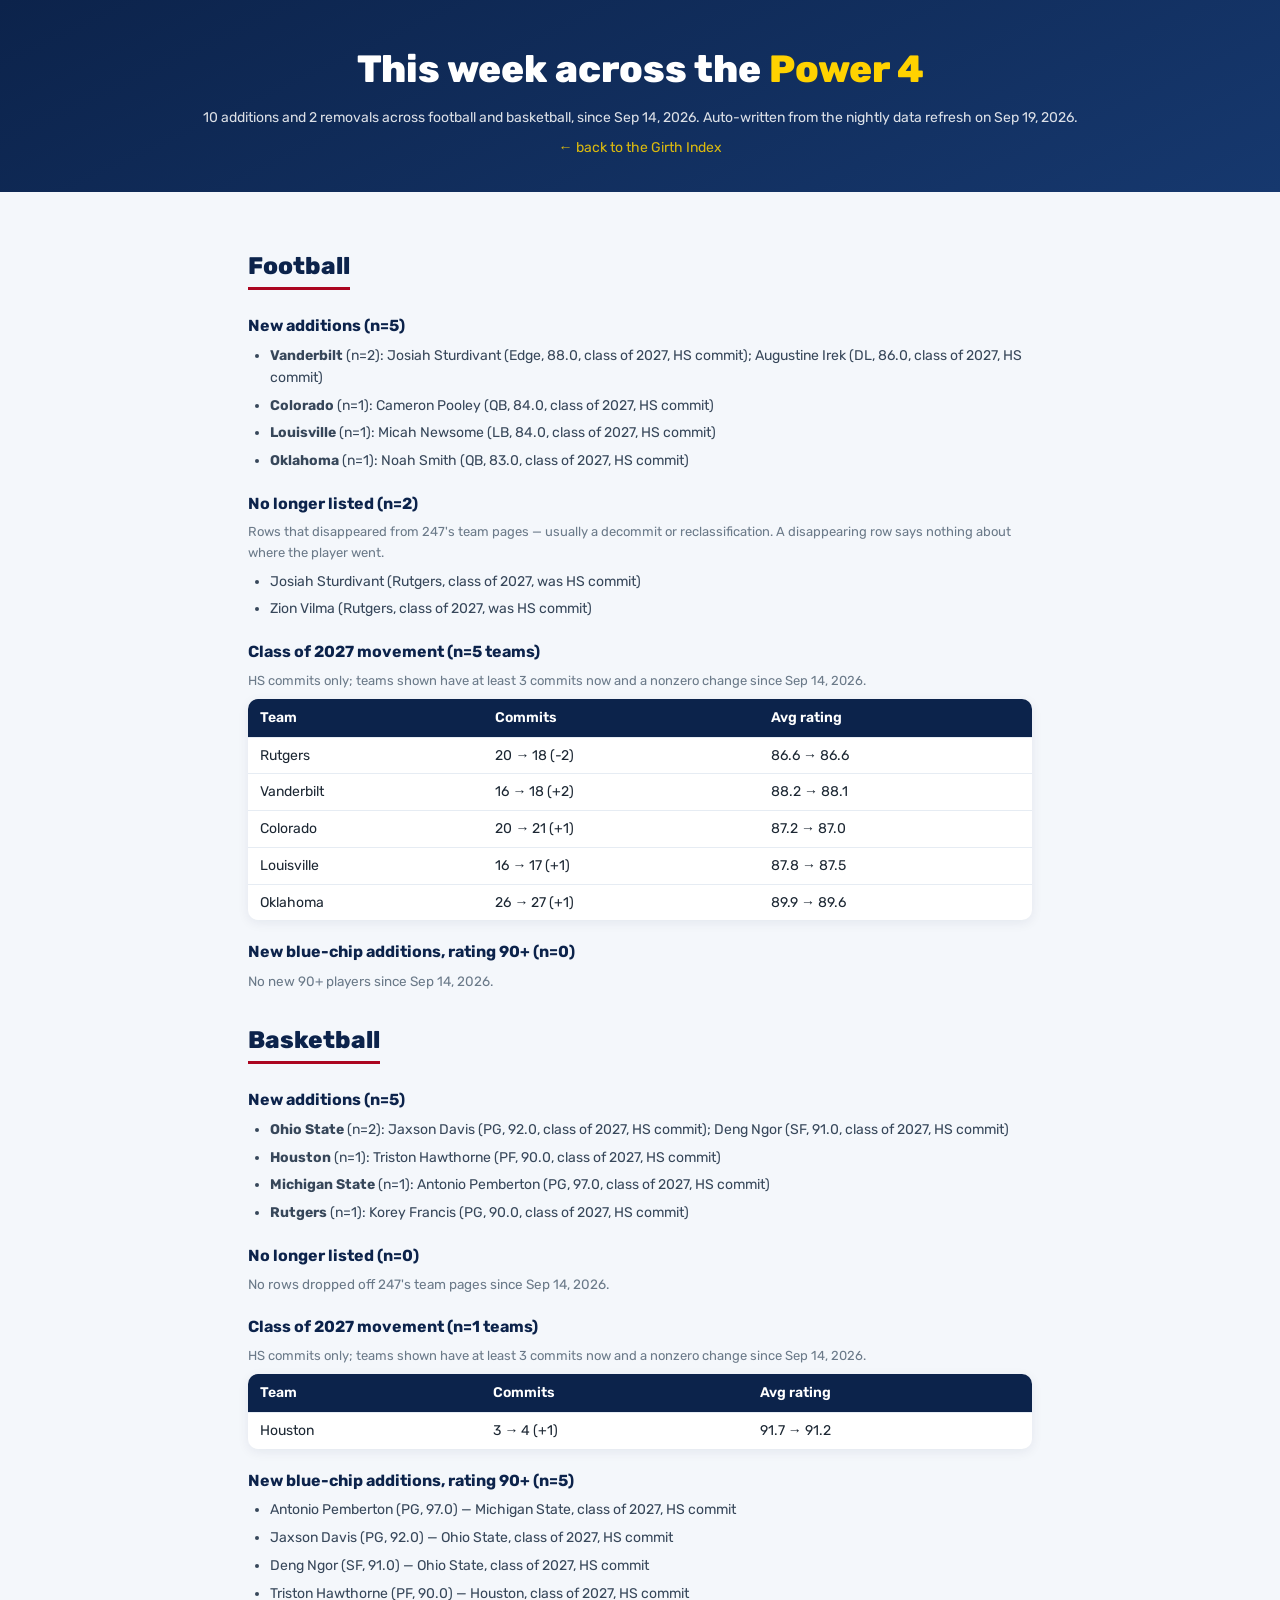
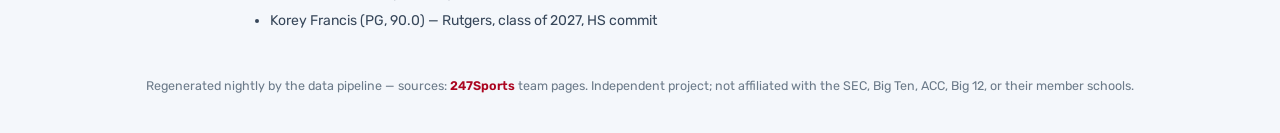
==== commit c24c052f: "Nightly data refresh 2026-09-19 [auto] roster_football: 7680 -> 7681 (+1)  failed/demoted schools ke" ====
--- a/docs/brief/index.html
+++ b/docs/brief/index.html
@@ -4,7 +4,7 @@
   <meta charset="utf-8">
   <meta name="viewport" content="width=device-width, initial-scale=1">
   <title>This week across the Power 4 &mdash; Girth Index brief</title>
-  <meta name="description" content="What changed across all 67 Power-4 programs since Sep 13, 2026: new commits, portal additions, and class movement, auto-written from the nightly refresh.">
+  <meta name="description" content="What changed across all 67 Power-4 programs since Sep 14, 2026: new commits, portal additions, and class movement, auto-written from the nightly refresh.">
   <link rel="preconnect" href="https://fonts.googleapis.com">
   <link rel="preconnect" href="https://fonts.gstatic.com" crossorigin>
   <link href="https://fonts.googleapis.com/css2?family=Rubik:wght@400;600;800&display=swap" rel="stylesheet">
@@ -50,7 +50,7 @@
 <body>
   <div class="hero">
     <h1>This week across the <span>Power 4</span></h1>
-    <p class="win">10 additions and 2 removals across football and basketball, since Sep 13, 2026. Auto-written from the nightly data refresh on Sep 18, 2026.</p>
+    <p class="win">10 additions and 2 removals across football and basketball, since Sep 14, 2026. Auto-written from the nightly data refresh on Sep 19, 2026.</p>
     <p class="win"><a href="../">&larr; back to the Girth Index</a></p>
   </div>
   <main>
@@ -69,7 +69,7 @@
 <li>Zion Vilma (Rutgers, class of 2027, was HS commit)</li>
 </ul>
 <h3>Class of 2027 movement (n=5 teams)</h3>
-<p class='note'>HS commits only; teams shown have at least 3 commits now and a nonzero change since Sep 13, 2026.</p>
+<p class='note'>HS commits only; teams shown have at least 3 commits now and a nonzero change since Sep 14, 2026.</p>
 <table><tr><th>Team</th><th>Commits</th>
 <th>Avg rating</th></tr>
 <tr><td>Rutgers</td><td>20 &rarr; 18 (-2)</td><td>86.6 &rarr; 86.6</td></tr>
@@ -79,7 +79,7 @@
 <tr><td>Oklahoma</td><td>26 &rarr; 27 (+1)</td><td>89.9 &rarr; 89.6</td></tr>
 </table>
 <h3>New blue-chip additions, rating 90+ (n=0)</h3>
-<p class='empty'>No new 90+ players since Sep 13, 2026.</p>
+<p class='empty'>No new 90+ players since Sep 14, 2026.</p>
 <h2>Basketball</h2>
 <h3>New additions (n=5)</h3>
 <ul>
@@ -89,9 +89,9 @@
 <li><strong>Rutgers</strong> (n=1): Korey Francis (PG, 90.0, class of 2027, HS commit)</li>
 </ul>
 <h3>No longer listed (n=0)</h3>
-<p class='empty'>No rows dropped off 247's team pages since Sep 13, 2026.</p>
+<p class='empty'>No rows dropped off 247's team pages since Sep 14, 2026.</p>
 <h3>Class of 2027 movement (n=1 teams)</h3>
-<p class='note'>HS commits only; teams shown have at least 3 commits now and a nonzero change since Sep 13, 2026.</p>
+<p class='note'>HS commits only; teams shown have at least 3 commits now and a nonzero change since Sep 14, 2026.</p>
 <table><tr><th>Team</th><th>Commits</th>
 <th>Avg rating</th></tr>
 <tr><td>Houston</td><td>3 &rarr; 4 (+1)</td><td>91.7 &rarr; 91.2</td></tr>
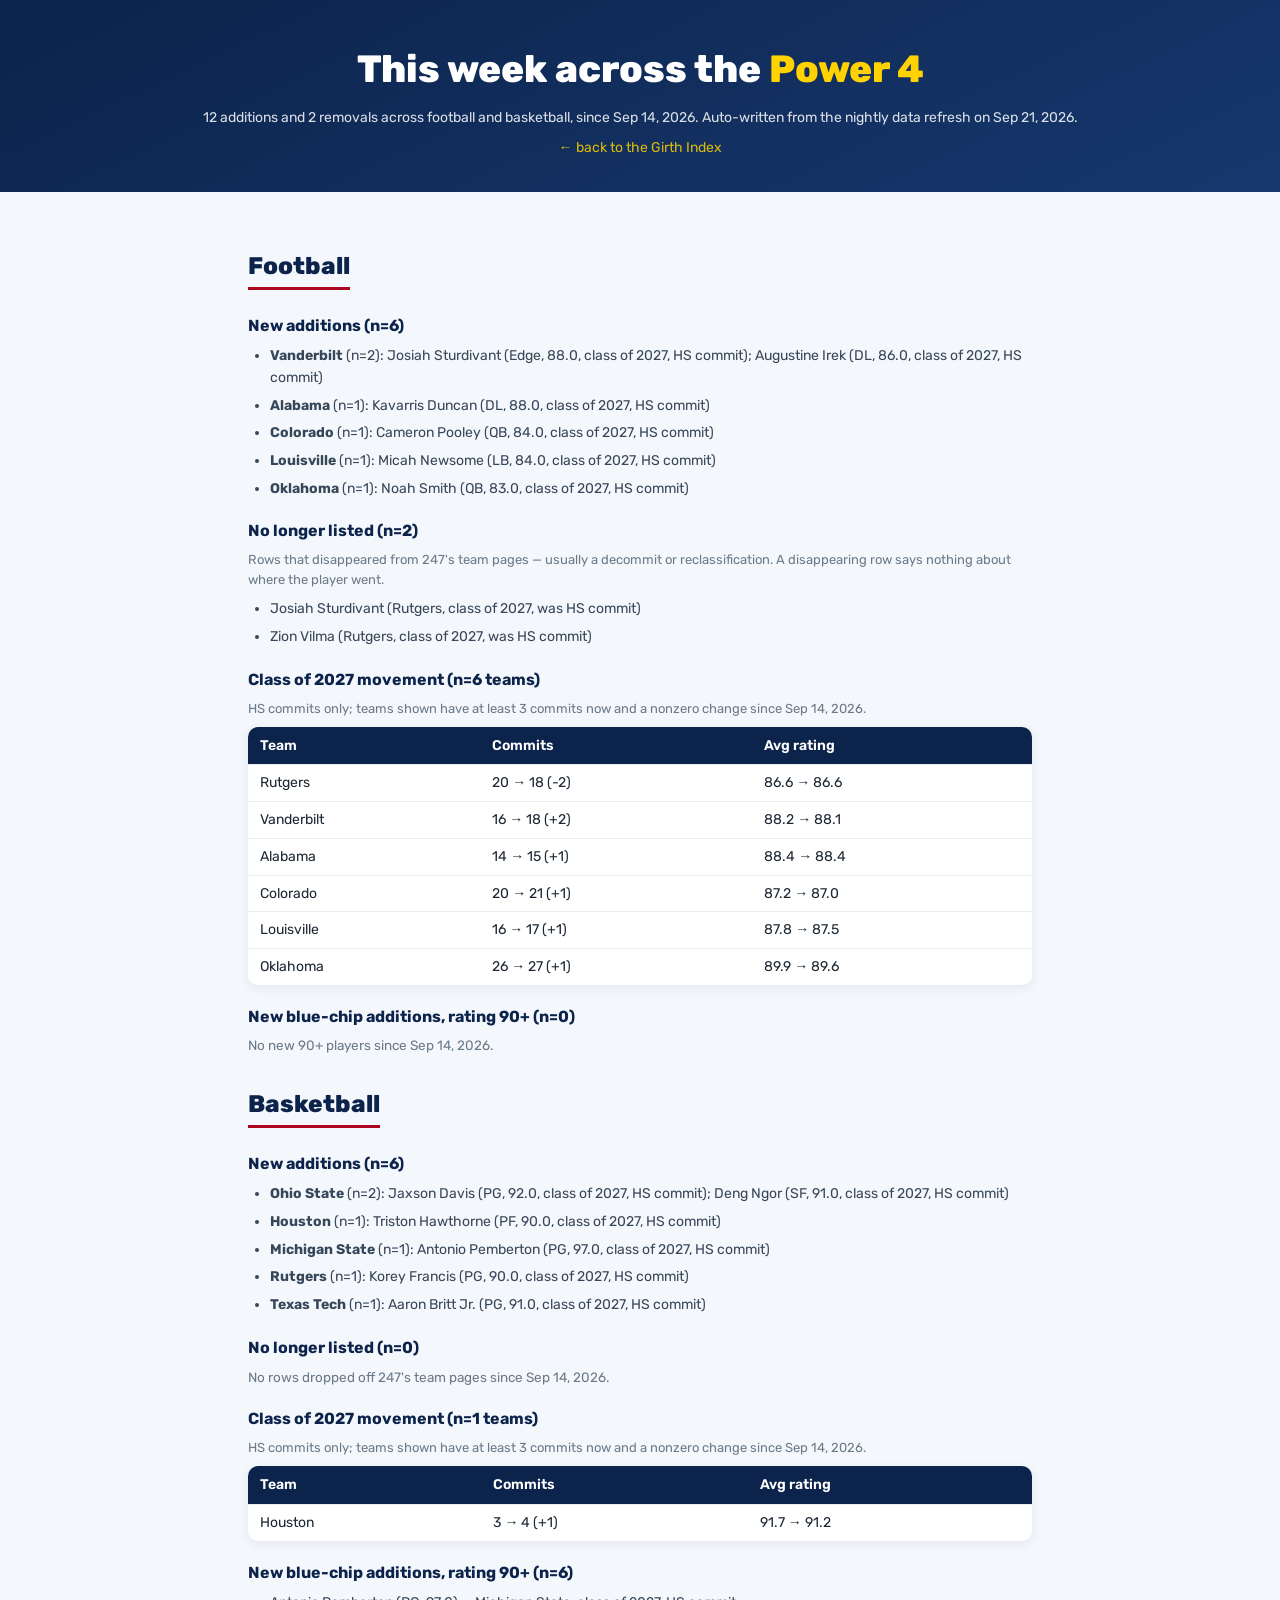
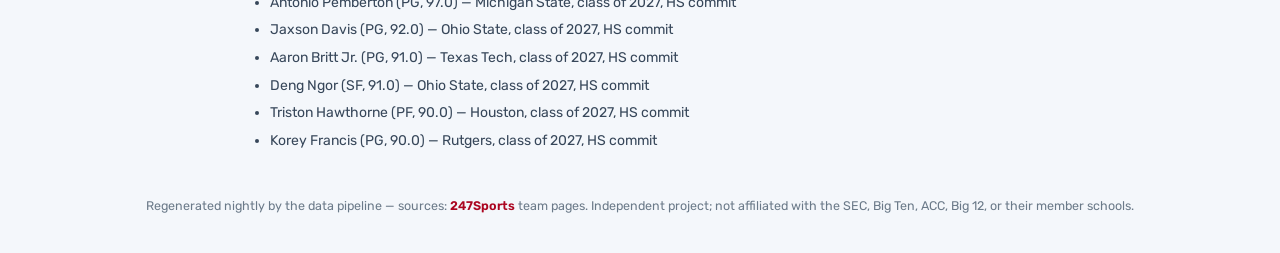
==== commit 629bab7e: "Nightly data refresh 2026-09-21 [auto] recruit_class_football: 22852 -> 22853 (+1)  recruit_class_ba" ====
--- a/docs/brief/index.html
+++ b/docs/brief/index.html
@@ -50,14 +50,15 @@
 <body>
   <div class="hero">
     <h1>This week across the <span>Power 4</span></h1>
-    <p class="win">10 additions and 2 removals across football and basketball, since Sep 14, 2026. Auto-written from the nightly data refresh on Sep 19, 2026.</p>
+    <p class="win">12 additions and 2 removals across football and basketball, since Sep 14, 2026. Auto-written from the nightly data refresh on Sep 21, 2026.</p>
     <p class="win"><a href="../">&larr; back to the Girth Index</a></p>
   </div>
   <main>
 <h2>Football</h2>
-<h3>New additions (n=5)</h3>
+<h3>New additions (n=6)</h3>
 <ul>
 <li><strong>Vanderbilt</strong> (n=2): Josiah Sturdivant (Edge, 88.0, class of 2027, HS commit); Augustine Irek (DL, 86.0, class of 2027, HS commit)</li>
+<li><strong>Alabama</strong> (n=1): Kavarris Duncan (DL, 88.0, class of 2027, HS commit)</li>
 <li><strong>Colorado</strong> (n=1): Cameron Pooley (QB, 84.0, class of 2027, HS commit)</li>
 <li><strong>Louisville</strong> (n=1): Micah Newsome (LB, 84.0, class of 2027, HS commit)</li>
 <li><strong>Oklahoma</strong> (n=1): Noah Smith (QB, 83.0, class of 2027, HS commit)</li>
@@ -68,12 +69,13 @@
 <li>Josiah Sturdivant (Rutgers, class of 2027, was HS commit)</li>
 <li>Zion Vilma (Rutgers, class of 2027, was HS commit)</li>
 </ul>
-<h3>Class of 2027 movement (n=5 teams)</h3>
+<h3>Class of 2027 movement (n=6 teams)</h3>
 <p class='note'>HS commits only; teams shown have at least 3 commits now and a nonzero change since Sep 14, 2026.</p>
 <table><tr><th>Team</th><th>Commits</th>
 <th>Avg rating</th></tr>
 <tr><td>Rutgers</td><td>20 &rarr; 18 (-2)</td><td>86.6 &rarr; 86.6</td></tr>
 <tr><td>Vanderbilt</td><td>16 &rarr; 18 (+2)</td><td>88.2 &rarr; 88.1</td></tr>
+<tr><td>Alabama</td><td>14 &rarr; 15 (+1)</td><td>88.4 &rarr; 88.4</td></tr>
 <tr><td>Colorado</td><td>20 &rarr; 21 (+1)</td><td>87.2 &rarr; 87.0</td></tr>
 <tr><td>Louisville</td><td>16 &rarr; 17 (+1)</td><td>87.8 &rarr; 87.5</td></tr>
 <tr><td>Oklahoma</td><td>26 &rarr; 27 (+1)</td><td>89.9 &rarr; 89.6</td></tr>
@@ -81,12 +83,13 @@
 <h3>New blue-chip additions, rating 90+ (n=0)</h3>
 <p class='empty'>No new 90+ players since Sep 14, 2026.</p>
 <h2>Basketball</h2>
-<h3>New additions (n=5)</h3>
+<h3>New additions (n=6)</h3>
 <ul>
 <li><strong>Ohio State</strong> (n=2): Jaxson Davis (PG, 92.0, class of 2027, HS commit); Deng Ngor (SF, 91.0, class of 2027, HS commit)</li>
 <li><strong>Houston</strong> (n=1): Triston Hawthorne (PF, 90.0, class of 2027, HS commit)</li>
 <li><strong>Michigan State</strong> (n=1): Antonio Pemberton (PG, 97.0, class of 2027, HS commit)</li>
 <li><strong>Rutgers</strong> (n=1): Korey Francis (PG, 90.0, class of 2027, HS commit)</li>
+<li><strong>Texas Tech</strong> (n=1): Aaron Britt Jr. (PG, 91.0, class of 2027, HS commit)</li>
 </ul>
 <h3>No longer listed (n=0)</h3>
 <p class='empty'>No rows dropped off 247's team pages since Sep 14, 2026.</p>
@@ -96,10 +99,11 @@
 <th>Avg rating</th></tr>
 <tr><td>Houston</td><td>3 &rarr; 4 (+1)</td><td>91.7 &rarr; 91.2</td></tr>
 </table>
-<h3>New blue-chip additions, rating 90+ (n=5)</h3>
+<h3>New blue-chip additions, rating 90+ (n=6)</h3>
 <ul>
 <li>Antonio Pemberton (PG, 97.0) &mdash; Michigan State, class of 2027, HS commit</li>
 <li>Jaxson Davis (PG, 92.0) &mdash; Ohio State, class of 2027, HS commit</li>
+<li>Aaron Britt Jr. (PG, 91.0) &mdash; Texas Tech, class of 2027, HS commit</li>
 <li>Deng Ngor (SF, 91.0) &mdash; Ohio State, class of 2027, HS commit</li>
 <li>Triston Hawthorne (PF, 90.0) &mdash; Houston, class of 2027, HS commit</li>
 <li>Korey Francis (PG, 90.0) &mdash; Rutgers, class of 2027, HS commit</li>
